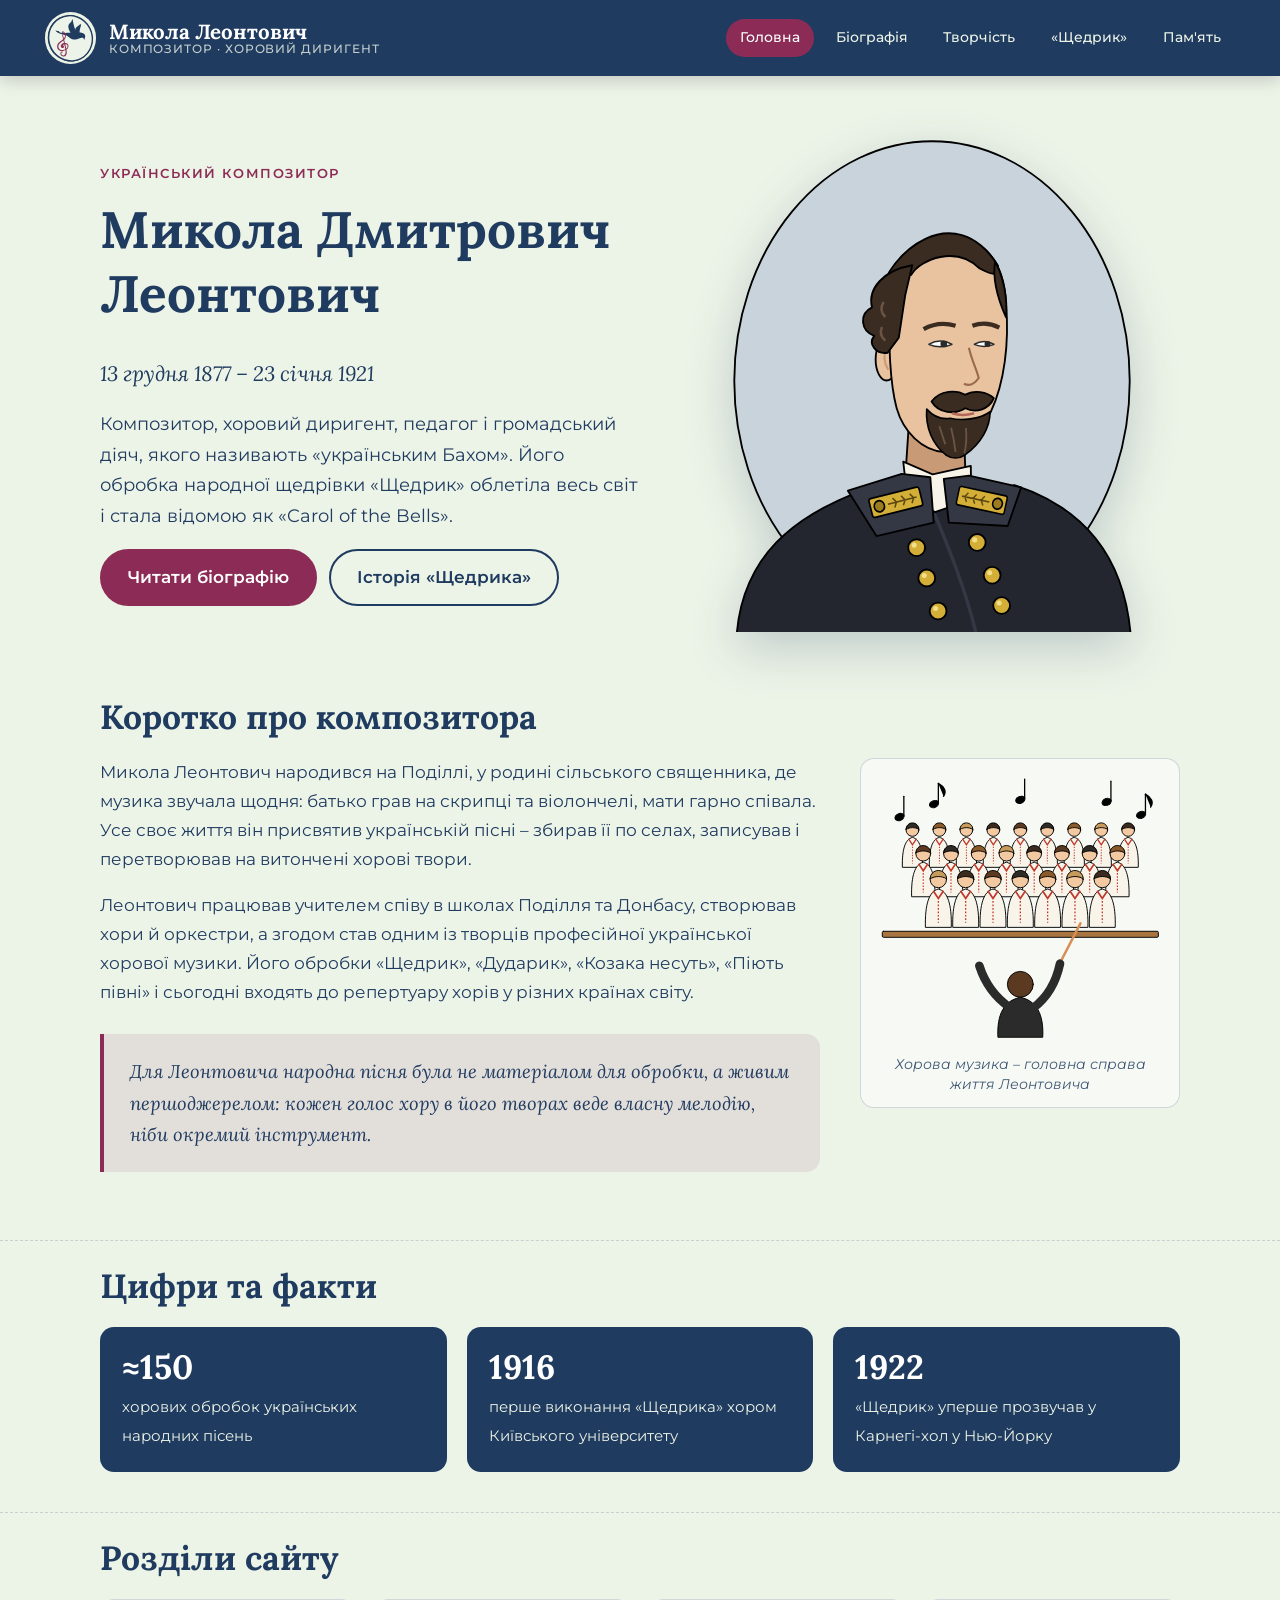
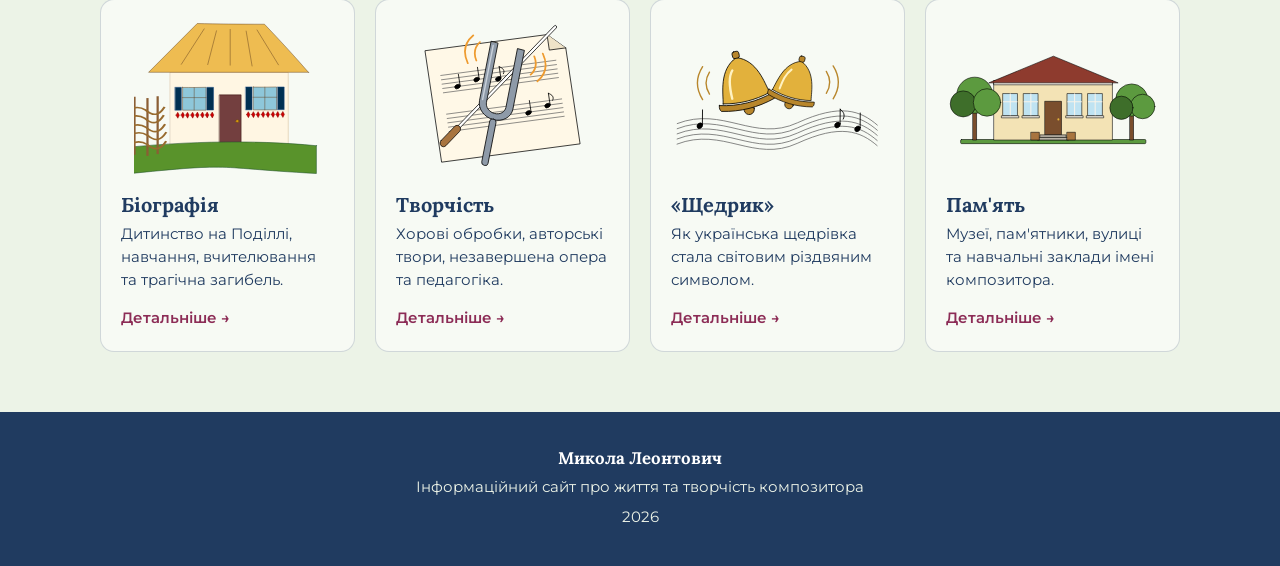
==== index.html @ 476b9c97 "first commit" ====
<!DOCTYPE html>
<html lang="uk">
<head>
  <meta charset="UTF-8">
  <meta name="viewport" content="width=device-width, initial-scale=1.0">
  <title>Микола Леонтович – головна</title>
  <meta name="description" content="Інформаційний сайт про українського композитора Миколу Леонтовича, автора «Щедрика».">
  <link rel="icon" href="logo.svg" type="image/svg+xml">
  <link rel="preconnect" href="https://fonts.googleapis.com">
  <link rel="preconnect" href="https://fonts.gstatic.com" crossorigin>
  <link href="https://fonts.googleapis.com/css2?family=Lora:ital,wght@0,500;0,700;1,500&family=Montserrat:wght@400;500;600;700&display=swap" rel="stylesheet">
  <link rel="stylesheet" href="css/style.css">
</head>
<body>

  <header class="header">
    <div class="container header__inner">
      <a href="index.html" class="brand">
        <img src="logo.svg" alt="Логотип сайту: ластівка зі скрипковим ключем">
        <span class="brand__name">Микола Леонтович <small>композитор · хоровий диригент</small></span>
      </a>
      <button class="burger" aria-label="Меню" aria-expanded="false"><span></span></button>
      <nav class="nav">
        <ul>
          <li><a href="index.html" class="active">Головна</a></li>
          <li><a href="biografiya.html">Біографія</a></li>
          <li><a href="tvorchist.html">Творчість</a></li>
          <li><a href="shchedryk.html">«Щедрик»</a></li>
          <li><a href="pamyat.html">Пам'ять</a></li>
        </ul>
      </nav>
    </div>
  </header>

  <main>
    <section class="hero">
      <div class="container hero__inner">
        <div>
          <span class="hero__eyebrow">Український композитор</span>
          <h1>Микола Дмитрович Леонтович</h1>
          <p class="hero__dates">13 грудня 1877 – 23 січня 1921</p>
          <p class="hero__lead">
            Композитор, хоровий диригент, педагог і громадський діяч, якого називають
            «українським Бахом». Його обробка народної щедрівки «Щедрик» облетіла весь світ
            і стала відомою як «Carol of the Bells».
          </p>
          <div class="btn-row">
            <a href="biografiya.html" class="btn">Читати біографію</a>
            <a href="shchedryk.html" class="btn btn--ghost">Історія «Щедрика»</a>
          </div>
        </div>
        <figure class="hero__photo hero__photo--art">
          <img src="portret.svg" alt="Ілюстрований портрет Миколи Леонтовича у формі викладача">
        </figure>
      </div>
    </section>

    <section class="section">
      <div class="container">
        <h2>Коротко про композитора</h2>
        <div class="split">
          <div>
            <p>
              Микола Леонтович народився на Поділлі, у родині сільського священника, де музика
              звучала щодня: батько грав на скрипці та віолончелі, мати гарно співала.
              Усе своє життя він присвятив українській пісні – збирав її по селах, записував
              і перетворював на витончені хорові твори.
            </p>
            <p>
              Леонтович працював учителем співу в школах Поділля та Донбасу, створював хори
              й оркестри, а згодом став одним із творців професійної української хорової
              музики. Його обробки «Щедрик», «Дударик», «Козака несуть», «Піють півні»
              і сьогодні входять до репертуару хорів у різних країнах світу.
            </p>
            <div class="quote">
              Для Леонтовича народна пісня була не матеріалом для обробки, а живим першоджерелом:
              кожен голос хору в його творах веде власну мелодію, ніби окремий інструмент.
            </div>
          </div>
          <figure class="figure">
            <img src="hor.svg" alt="Хор і диригент">
            <figcaption>Хорова музика – головна справа життя Леонтовича</figcaption>
          </figure>
        </div>
      </div>
    </section>

    <section class="section">
      <div class="container">
        <h2>Цифри та факти</h2>
        <div class="facts">
          <div class="fact"><strong>≈150</strong><span>хорових обробок українських народних пісень</span></div>
          <div class="fact"><strong>1916</strong><span>перше виконання «Щедрика» хором Київського університету</span></div>
          <div class="fact"><strong>1922</strong><span>«Щедрик» уперше прозвучав у Карнегі-хол у Нью-Йорку</span></div>
        </div>
      </div>
    </section>

    <section class="section">
      <div class="container">
        <h2>Розділи сайту</h2>
        <div class="cards">
          <a href="biografiya.html" class="card">
            <img src="hata.svg" alt="Українська хата">
            <h3>Біографія</h3>
            <p>Дитинство на Поділлі, навчання, вчителювання та трагічна загибель.</p>
            <span class="card__more">Детальніше →</span>
          </a>
          <a href="tvorchist.html" class="card">
            <img src="kamerton.svg" alt="Камертон і ноти">
            <h3>Творчість</h3>
            <p>Хорові обробки, авторські твори, незавершена опера та педагогіка.</p>
            <span class="card__more">Детальніше →</span>
          </a>
          <a href="shchedryk.html" class="card">
            <img src="dzvony.svg" alt="Дзвони і ноти">
            <h3>«Щедрик»</h3>
            <p>Як українська щедрівка стала світовим різдвяним символом.</p>
            <span class="card__more">Детальніше →</span>
          </a>
          <a href="pamyat.html" class="card">
            <img src="muzei.svg" alt="Будинок-музей">
            <h3>Пам'ять</h3>
            <p>Музеї, пам'ятники, вулиці та навчальні заклади імені композитора.</p>
            <span class="card__more">Детальніше →</span>
          </a>
        </div>
      </div>
    </section>
  </main>

  <footer class="footer">
    <div class="container footer__inner">
      <h3>Микола Леонтович</h3>
      <p>Інформаційний сайт про життя та творчість композитора</p>
      <p> 2026</p>
    </div>
  </footer>

  <button class="to-top" aria-label="Вгору">↑</button>
  <script src="js/main.js"></script>
</body>
</html>
---- css/style.css ----
/* ===== Палітра ===== */
:root {
  --primary: #203B60;      /* домінантний, текст */
  --accent: #8C2C56;       /* активні об'єкти, посилання */
  --bg: #ECF3E7;           /* фон */
  --card: #F7FAF4;
  --line: rgba(32, 59, 96, 0.18);
  --primary-soft: rgba(32, 59, 96, 0.08);
  --accent-soft: rgba(140, 44, 86, 0.1);
  --radius: 14px;
  --font-head: "Lora", Georgia, "Times New Roman", serif;
  --font-body: "Montserrat", "Segoe UI", Arial, sans-serif;
}

* { box-sizing: border-box; }

html { scroll-behavior: smooth; }

body {
  margin: 0;
  background: var(--bg);
  color: var(--primary);
  font-family: var(--font-body);
  font-size: 17px;
  line-height: 1.7;
}

img { max-width: 100%; display: block; }

a { color: var(--accent); text-decoration-thickness: 1px; text-underline-offset: 3px; }
a:hover { text-decoration-thickness: 2px; }

h1, h2, h3 {
  font-family: var(--font-head);
  line-height: 1.25;
  margin: 0 0 0.6em;
  color: var(--primary);
}
h1 { font-size: clamp(2rem, 4.5vw, 3.2rem); }
h2 { font-size: clamp(1.5rem, 3vw, 2.1rem); }
h3 { font-size: 1.25rem; }
p { margin: 0 0 1em; }

.container {
  width: 100%;
  max-width: 1120px;
  margin: 0 auto;
  padding-inline: 20px;
}

/* ===== Шапка (темно-синя, на всю ширину екрана) ===== */
.header {
  position: sticky;
  top: 0;
  z-index: 50;
  background: var(--primary);
  color: var(--bg);
  box-shadow: 0 0.25rem 1rem rgba(0, 0, 0, 0.18);
}
.header__inner {
  display: flex;
  align-items: center;
  justify-content: space-between; /* логотип завжди зліва, меню — справа */
  gap: clamp(0.75rem, 2vw, 2rem);
  width: 100%;
  max-width: none;
  min-height: clamp(3.75rem, 6vw, 4.75rem);
  padding-inline: clamp(1rem, 3.5vw, 4rem);
}
.brand {
  display: flex;
  align-items: center;
  gap: clamp(0.5rem, 1vw, 0.85rem);
  text-decoration: none;
  color: var(--bg);
  min-width: 0;
}
.brand img {
  width: clamp(2.6rem, 4vw, 3.4rem);
  height: auto;
  aspect-ratio: 1;
  flex-shrink: 0;
  background: var(--bg);
  border-radius: 50%;
}
.brand__name {
  font-family: var(--font-head);
  font-weight: 700;
  font-size: clamp(1rem, 1.6vw, 1.3rem);
  line-height: 1.15;
  color: #fff;
}
.brand__name small {
  display: block;
  font-family: var(--font-body);
  font-weight: 500;
  font-size: clamp(0.62rem, 0.9vw, 0.75rem);
  letter-spacing: 0.08em;
  text-transform: uppercase;
  color: var(--bg);
  opacity: 0.8;
}

.nav ul {
  display: flex;
  gap: clamp(0.15rem, 0.6vw, 0.5rem);
  list-style: none;
  margin: 0;
  padding: 0;
}
.nav a {
  display: block;
  padding: 0.5em 1em;
  border-radius: 999px;
  color: var(--bg);
  text-decoration: none;
  font-weight: 500;
  font-size: clamp(0.85rem, 1.1vw, 1rem);
  white-space: nowrap;
  transition: background 0.2s, color 0.2s;
}
.nav a:hover { background: rgba(236, 243, 231, 0.14); color: #fff; }
.nav a.active { background: var(--accent); color: #fff; }

.burger {
  display: none;
  flex-shrink: 0;
  background: none;
  border: 2px solid var(--bg);
  border-radius: 0.6rem;
  width: 2.75rem;
  height: 2.75rem;
  cursor: pointer;
  padding: 0;
}
.burger span,
.burger span::before,
.burger span::after {
  display: block;
  width: 20px;
  height: 2px;
  background: var(--bg);
  margin: 0 auto;
  position: relative;
  transition: transform 0.25s;
}
.burger span::before,
.burger span::after { content: ""; position: absolute; left: 0; }
.burger span::before { top: -6px; }
.burger span::after { top: 6px; }
.burger[aria-expanded="true"] span { background: transparent; }
.burger[aria-expanded="true"] span::before { transform: translateY(6px) rotate(45deg); }
.burger[aria-expanded="true"] span::after { transform: translateY(-6px) rotate(-45deg); }

/* ===== Головний банер ===== */
.hero {
  padding-block: 56px 40px;
}
.hero__inner {
  display: grid;
  grid-template-columns: 1.1fr 1fr;
  gap: 40px;
  align-items: center;
}
.hero__eyebrow {
  display: inline-block;
  font-size: 0.8rem;
  font-weight: 600;
  letter-spacing: 0.12em;
  text-transform: uppercase;
  color: var(--accent);
  margin-bottom: 12px;
}
.hero__lead { font-size: 1.12rem; max-width: 34em; }
.hero__photo {
  isolation: isolate;
  margin: 0;
  position: relative;
}
.hero__photo img {
  width: 100%;
  aspect-ratio: 4 / 3;
  object-fit: cover;
  object-position: 60% 30%;
  border-radius: var(--radius);
  border: 0.4rem solid var(--card);
  box-shadow: 0 1.2rem 2.5rem rgba(32, 59, 96, 0.25);
}
/* ілюстрований портрет: без фото-рамки, по центру колонки */
.hero__photo--art { display: flex; justify-content: center; }
.hero__photo--art img {
  width: min(100%, 26rem);
  aspect-ratio: auto;
  object-fit: contain;
  border: none;
  border-radius: 0;
  box-shadow: none;
  filter: drop-shadow(0 1rem 1.5rem rgba(32, 59, 96, 0.22));
}
.hero__frame { position: relative; isolation: isolate; }
.hero__frame::before {
  content: "";
  position: absolute;
  inset: 1.2rem -1.2rem -1.2rem 1.2rem;
  border: 3px solid var(--accent);
  border-radius: var(--radius);
  z-index: -1;
}
.hero__photo figcaption {
  margin-top: 1.6rem;
  font-size: 0.85rem;
  font-style: italic;
  opacity: 0.85;
}
.hero__dates {
  font-family: var(--font-head);
  font-size: 1.3rem;
  font-style: italic;
  margin-bottom: 18px;
}

.btn {
  display: inline-block;
  padding: 12px 26px;
  border-radius: 999px;
  background: var(--accent);
  color: #fff;
  text-decoration: none;
  font-weight: 600;
  border: 2px solid var(--accent);
  transition: background 0.2s, color 0.2s;
}
.btn:hover { background: transparent; color: var(--accent); }
.btn--ghost { background: transparent; color: var(--primary); border-color: var(--primary); }
.btn--ghost:hover { background: var(--primary); color: #fff; }
.btn-row { display: flex; flex-wrap: wrap; gap: 12px; margin-top: 8px; }

/* ===== Заголовок внутрішніх сторінок ===== */
.page-head {
  padding-block: 48px 32px;
  border-bottom: 1px solid var(--line);
  margin-bottom: 40px;
}
.page-head p { max-width: 42em; font-size: 1.08rem; margin: 0; }
.page-head--split {
  display: grid;
  grid-template-columns: 1fr minmax(12rem, 18rem);
  gap: 2.5rem;
  align-items: center;
}
.page-head--split .figure { max-width: 18rem; width: 100%; justify-self: end; }

/* ===== Розділи ===== */
.section { padding-block: 24px 40px; }
.section + .section { border-top: 1px dashed var(--line); }

.split {
  display: grid;
  grid-template-columns: 1fr 320px;
  gap: 40px;
  align-items: start;
}
.split--reverse { grid-template-columns: 320px 1fr; }
.split--reverse .figure { order: -1; }

.figure {
  margin: 0;
  background: var(--card);
  border: 1px solid var(--line);
  border-radius: var(--radius);
  padding: 0.75rem;
  cursor: zoom-in;
  overflow: hidden;
  transition: transform 0.25s, box-shadow 0.25s;
}
.figure:hover { transform: translateY(-3px); box-shadow: 0 10px 26px rgba(32, 59, 96, 0.12); }
.figure img { width: 100%; height: auto; margin: 0 auto; border-radius: calc(var(--radius) - 6px); }
/* фото заповнюють рамку повністю */
.figure--photo { padding: 0; }
.figure--photo img { border-radius: 0; }
.figure--photo figcaption { padding: 0 0.9rem 0.9rem; }
/* GIF має велике біле полотно — обрізаємо до смуги з ластівкою */
.crop-gif img { aspect-ratio: 2.3 / 1; object-fit: cover; object-position: center 45%; mix-blend-mode: multiply; }
.figure figcaption {
  margin-top: 10px;
  font-size: 0.85rem;
  line-height: 1.45;
  text-align: center;
  font-style: italic;
  opacity: 0.85;
}

/* ===== Картки на головній ===== */
.cards {
  display: grid;
  grid-template-columns: repeat(4, 1fr);
  gap: 20px;
}
.card {
  display: flex;
  flex-direction: column;
  background: var(--card);
  border: 1px solid var(--line);
  border-radius: var(--radius);
  padding: 20px;
  text-decoration: none;
  color: var(--primary);
  transition: transform 0.25s, box-shadow 0.25s, border-color 0.25s;
}
.card:hover { transform: translateY(-4px); border-color: var(--accent); box-shadow: 0 12px 28px rgba(32, 59, 96, 0.12); }
.card img { width: 100%; aspect-ratio: 4 / 3; object-fit: contain; margin-bottom: 12px; }
.card h3 { margin-bottom: 6px; }
.card p { font-size: 0.92rem; line-height: 1.55; flex: 1; }
.card__more { color: var(--accent); font-weight: 600; font-size: 0.92rem; }

/* ===== Цитата ===== */
.quote {
  margin: 28px 0;
  padding: 22px 26px;
  border-left: 4px solid var(--accent);
  background: var(--accent-soft);
  border-radius: 0 var(--radius) var(--radius) 0;
  font-family: var(--font-head);
  font-size: 1.15rem;
  font-style: italic;
}
.quote cite {
  display: block;
  margin-top: 8px;
  font-family: var(--font-body);
  font-size: 0.88rem;
  font-style: normal;
  opacity: 0.8;
}

/* ===== Факти ===== */
.facts {
  display: grid;
  grid-template-columns: repeat(3, 1fr);
  gap: 20px;
  margin-top: 10px;
}
.fact {
  background: var(--primary);
  color: var(--bg);
  border-radius: var(--radius);
  padding: 22px;
}
.fact strong {
  display: block;
  font-family: var(--font-head);
  font-size: 2.1rem;
  line-height: 1.1;
  margin-bottom: 6px;
  color: #fff;
}
.fact span { font-size: 0.92rem; line-height: 1.5; }

/* ===== Хронологія ===== */
.timeline {
  list-style: none;
  margin: 0;
  padding: 0 0 0 28px;
  border-left: 3px solid var(--primary);
}
.timeline li {
  position: relative;
  padding: 0 0 22px 12px;
}
.timeline li::before {
  content: "";
  position: absolute;
  left: -38px;
  top: 6px;
  width: 15px;
  height: 15px;
  border-radius: 50%;
  background: var(--bg);
  border: 3px solid var(--accent);
}
.timeline time {
  display: block;
  font-weight: 700;
  color: var(--accent);
}

/* ===== Список творів (розгортаються при наведенні або кліку) ===== */
.works-hint { font-size: 0.92rem; opacity: 0.8; margin-top: -0.4em; }
.works {
  display: grid;
  grid-template-columns: repeat(2, 1fr);
  gap: 0.9rem 1.75rem;
  align-items: start;
  list-style: none;
  padding: 0;
  margin: 0 0 1em;
}
.work {
  background: var(--card);
  border: 1px solid var(--line);
  border-radius: 10px;
  overflow: hidden;
  transition: border-color 0.2s, box-shadow 0.2s;
}
.work__head {
  display: grid;
  grid-template-columns: 1fr auto;
  align-items: center;
  gap: 0.75rem;
  width: 100%;
  padding: 0.8rem 1rem;
  background: none;
  border: none;
  font: inherit;
  color: inherit;
  text-align: left;
  cursor: pointer;
}
.work__head b { display: block; }
.work__head small { opacity: 0.75; }
.work__icon {
  display: grid;
  place-items: center;
  width: 1.8rem;
  height: 1.8rem;
  border-radius: 50%;
  background: var(--accent-soft);
  color: var(--accent);
  font-weight: 700;
  transition: transform 0.3s, background 0.2s, color 0.2s;
}
.work__more {
  display: grid;
  grid-template-rows: 0fr;
  transition: grid-template-rows 0.35s ease;
}
.work__more > div { overflow: hidden; }
.work__more p {
  margin: 0;
  padding: 0 1rem 1rem;
  font-size: 0.93rem;
  line-height: 1.6;
  border-top: 1px dashed transparent;
}
.work.open,
.work:focus-within { border-color: var(--accent); box-shadow: 0 0.5rem 1.2rem rgba(140, 44, 86, 0.12); }
.work.open .work__more { grid-template-rows: 1fr; }
.work.open .work__icon { transform: rotate(45deg); background: var(--accent); color: #fff; }
@media (hover: hover) {
  .work:hover { border-color: var(--accent); box-shadow: 0 0.5rem 1.2rem rgba(140, 44, 86, 0.12); }
  .work:hover .work__more { grid-template-rows: 1fr; }
  .work:hover .work__icon { transform: rotate(45deg); background: var(--accent); color: #fff; }
}

/* ===== Відео ===== */
.videos {
  display: grid;
  grid-template-columns: repeat(2, 1fr);
  gap: 1.5rem;
}
.video {
  margin: 0;
  background: var(--card);
  border: 1px solid var(--line);
  border-radius: var(--radius);
  overflow: hidden;
}
.video__frame { position: relative; aspect-ratio: 16 / 9; background: var(--primary); }
.video__frame iframe { position: absolute; inset: 0; width: 100%; height: 100%; border: 0; }
.video figcaption { padding: 0.9rem 1rem 1rem; font-size: 0.92rem; line-height: 1.5; }
.video figcaption b { display: block; font-family: var(--font-head); font-size: 1.05rem; }

/* ===== Навчальні заклади ===== */
.schools {
  display: grid;
  grid-template-columns: repeat(3, 1fr);
  gap: 1.25rem;
  list-style: none;
  padding: 0;
  margin: 0.5rem 0 1rem;
}
.schools li {
  background: var(--card);
  border: 1px solid var(--line);
  border-top: 4px solid var(--accent);
  border-radius: var(--radius);
  padding: 1.1rem 1.2rem;
  font-size: 0.93rem;
  line-height: 1.55;
}
.schools b { display: block; font-family: var(--font-head); font-size: 1.05rem; margin-bottom: 0.35rem; }
.schools small { display: block; margin-top: 0.5rem; color: var(--accent); font-weight: 600; }

.lyrics-en { font-style: italic; }
.note { font-size: 0.88rem; opacity: 0.8; }

/* ===== Текст пісні ===== */
.lyrics {
  background: var(--card);
  border: 1px solid var(--line);
  border-radius: var(--radius);
  padding: 26px 30px;
  font-family: var(--font-head);
  font-size: 1.08rem;
  line-height: 1.8;
  columns: 2;
  column-gap: 40px;
}
.lyrics p { break-inside: avoid; }

/* ===== Навігація між сторінками ===== */
.pager {
  display: flex;
  justify-content: space-between;
  gap: 16px;
  flex-wrap: wrap;
  padding-block: 30px 50px;
}
.pager a {
  flex: 1 1 240px;
  padding: 16px 20px;
  border: 1px solid var(--line);
  border-radius: var(--radius);
  text-decoration: none;
  background: var(--card);
  transition: border-color 0.2s;
}
.pager a:hover { border-color: var(--accent); }
.pager small { display: block; color: var(--primary); opacity: 0.7; }
.pager b { font-family: var(--font-head); font-size: 1.1rem; }
.pager .next { text-align: right; }

/* ===== Підвал ===== */
.footer {
  background: var(--primary);
  color: var(--bg);
  padding-block: 36px;
  margin-top: 20px;
  font-size: 0.92rem;
}
.footer__inner {
  display: flex;
  flex-direction: column;
  align-items: center;
  text-align: center;
  gap: 0.35rem;
}
.footer__inner h3, .footer__inner p { margin: 0; }
.footer a { color: #f3c6d9; }
.footer ul { list-style: none; padding: 0; margin: 0; }
.footer h3 { color: #fff; font-size: 1.05rem; }

/* ===== Кнопка «вгору» ===== */
.to-top {
  position: fixed;
  right: 20px;
  bottom: 20px;
  width: 48px;
  height: 48px;
  border-radius: 50%;
  border: none;
  background: var(--accent);
  color: #fff;
  font-size: 1.4rem;
  cursor: pointer;
  box-shadow: 0 6px 16px rgba(0, 0, 0, 0.2);
  opacity: 0;
  pointer-events: none;
  transition: opacity 0.3s;
}
.to-top.show { opacity: 1; pointer-events: auto; }

/* ===== Перегляд зображення ===== */
.lightbox {
  position: fixed;
  inset: 0;
  z-index: 100;
  background: rgba(32, 59, 96, 0.88);
  display: flex;
  align-items: center;
  justify-content: center;
  flex-direction: column;
  padding: 20px;
  cursor: zoom-out;
}
.lightbox[hidden] { display: none; }
.lightbox img {
  max-width: min(90vw, 640px);
  max-height: 78vh;
  background: var(--bg);
  border-radius: var(--radius);
  padding: 20px;
}
.lightbox p { color: #fff; margin-top: 14px; text-align: center; max-width: 640px; }

/* ===== Адаптивність ===== */
@media (max-width: 960px) {
  .cards { grid-template-columns: repeat(2, 1fr); }
  .facts { grid-template-columns: 1fr 1fr; }
  .schools { grid-template-columns: 1fr 1fr; }
}

@media (max-width: 820px) {
  .burger { display: block; }
  .nav {
    position: absolute;
    top: 100%;
    left: 0;
    right: 0;
    background: var(--primary);
    border-top: 1px solid rgba(236, 243, 231, 0.15);
    box-shadow: 0 0.5rem 1rem rgba(0, 0, 0, 0.2);
    display: none;
  }
  .nav.open { display: block; }
  .nav ul { flex-direction: column; padding: 0.6rem clamp(1rem, 3.5vw, 4rem) 1.1rem; }
  .nav a { font-size: 1rem; }
  .hero__inner,
  .split,
  .split--reverse { grid-template-columns: 1fr; }
  .split--reverse .figure { order: 0; }
  .figure { max-width: 360px; margin-inline: auto; width: 100%; }
  .works, .videos { grid-template-columns: 1fr; }
  .lyrics { columns: 1; }
  .page-head--split { grid-template-columns: 1fr; gap: 1.5rem; }
  .page-head--split .figure { justify-self: start; }
  .hero__photo { max-width: 32rem; margin-right: 1.2rem; }
}

@media (max-width: 520px) {
  body { font-size: 16px; }
  .cards, .facts, .schools { grid-template-columns: 1fr; }
  .brand__name small { display: none; }
  .lyrics { padding: 20px; }
}
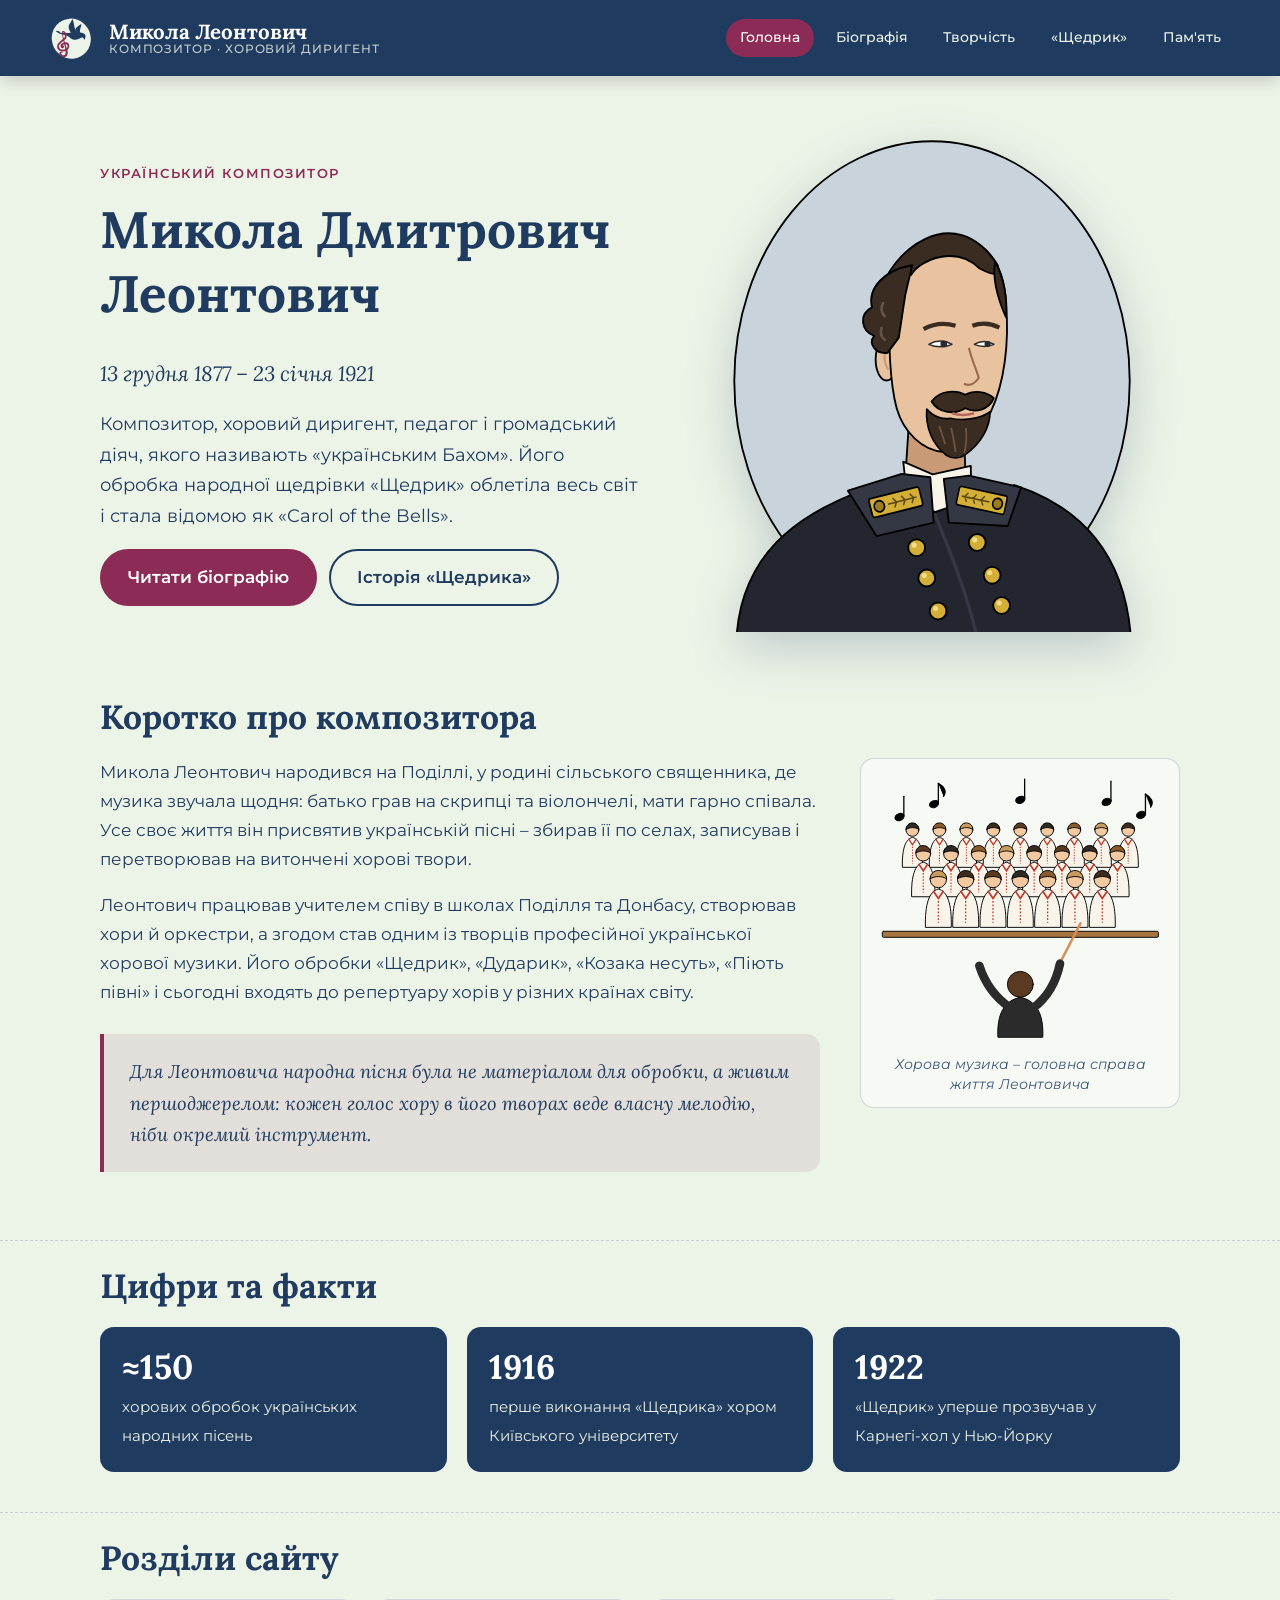
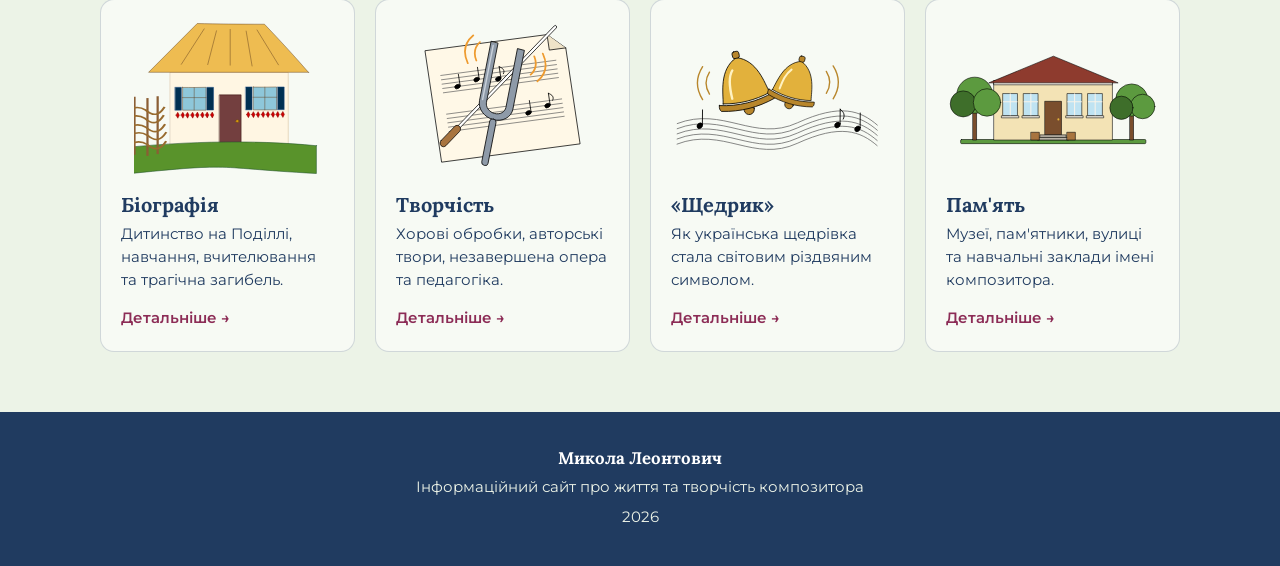
==== commit 648bb15f: "вдосконалення лого" ====
--- a/index.html
+++ b/index.html
@@ -5,7 +5,9 @@
   <meta name="viewport" content="width=device-width, initial-scale=1.0">
   <title>Микола Леонтович – головна</title>
   <meta name="description" content="Інформаційний сайт про українського композитора Миколу Леонтовича, автора «Щедрика».">
+  <link rel="icon" href="favicon.png" type="image/png" sizes="180x180">
   <link rel="icon" href="logo.svg" type="image/svg+xml">
+  <link rel="apple-touch-icon" href="favicon.png">
   <link rel="preconnect" href="https://fonts.googleapis.com">
   <link rel="preconnect" href="https://fonts.gstatic.com" crossorigin>
   <link href="https://fonts.googleapis.com/css2?family=Lora:ital,wght@0,500;0,700;1,500&family=Montserrat:wght@400;500;600;700&display=swap" rel="stylesheet">
--- a/css/style.css
+++ b/css/style.css
@@ -80,8 +80,6 @@
   height: auto;
   aspect-ratio: 1;
   flex-shrink: 0;
-  background: var(--bg);
-  border-radius: 50%;
 }
 .brand__name {
   font-family: var(--font-head);
